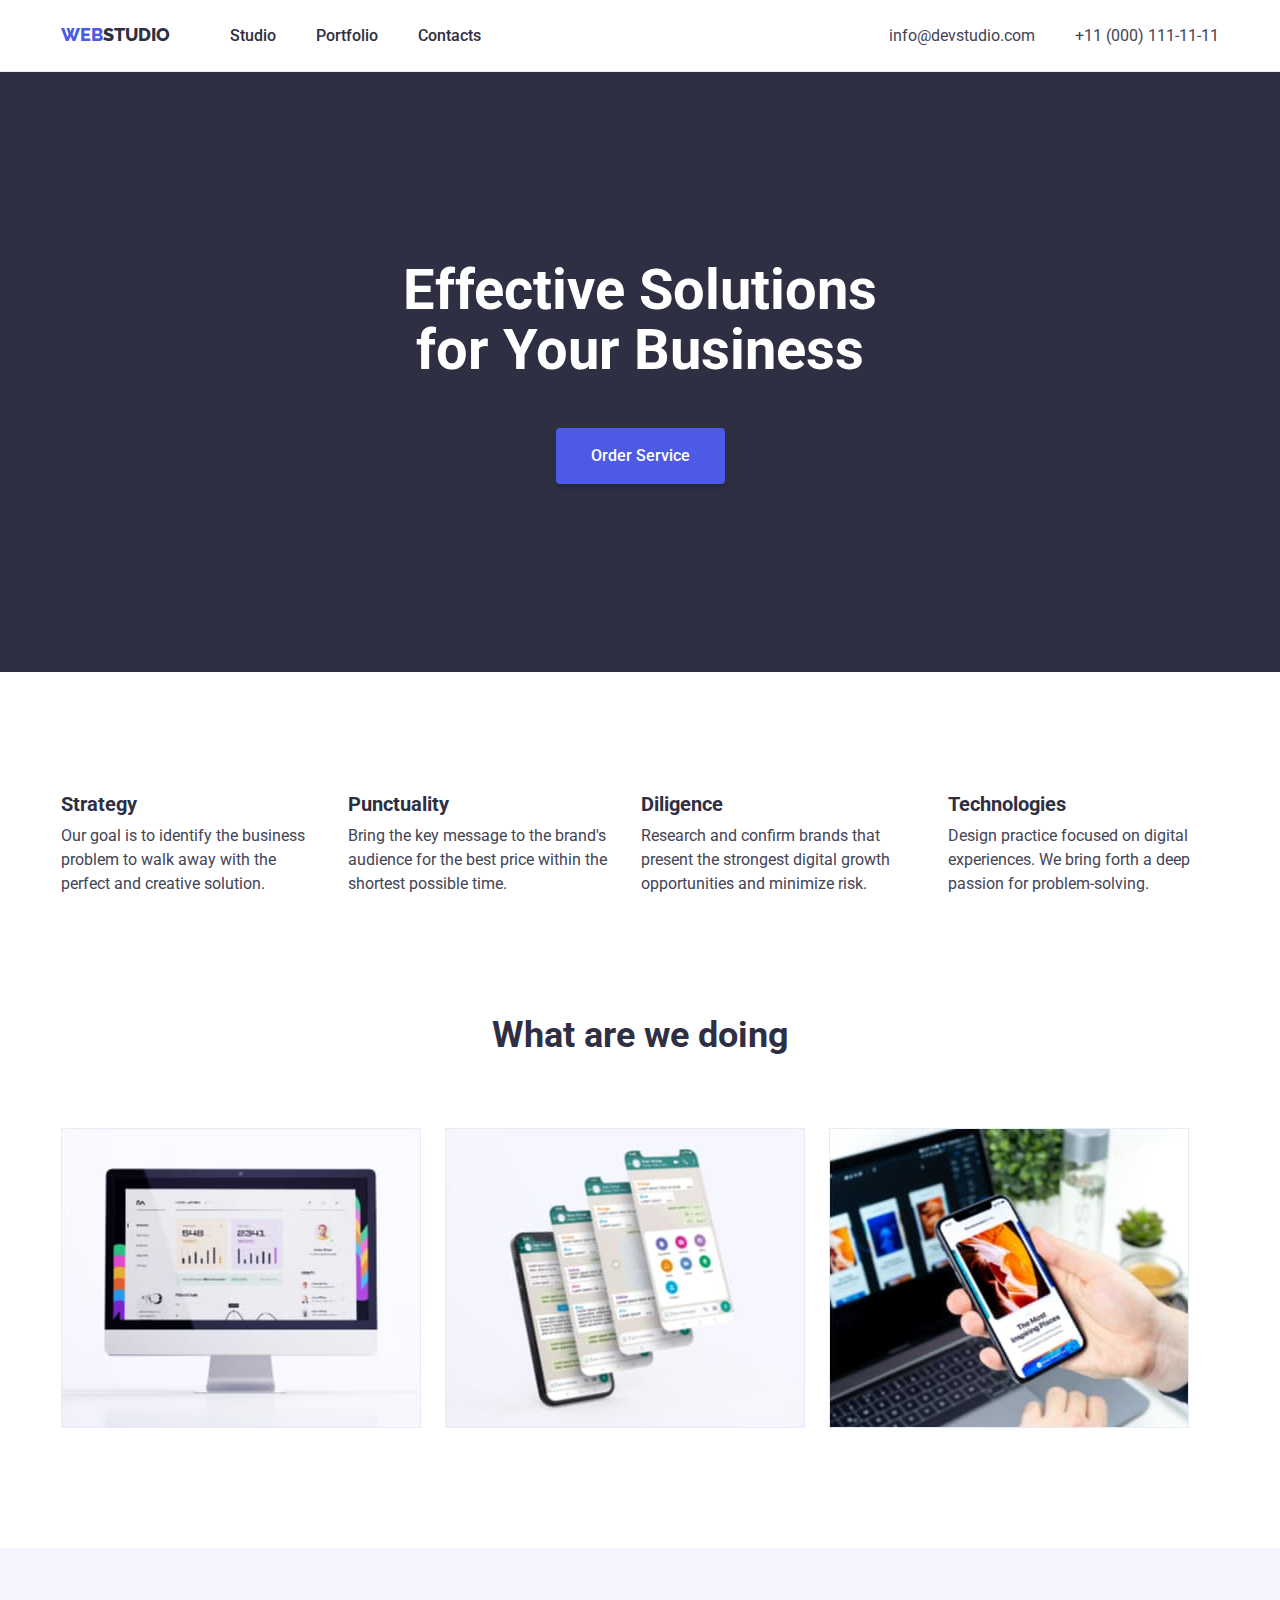
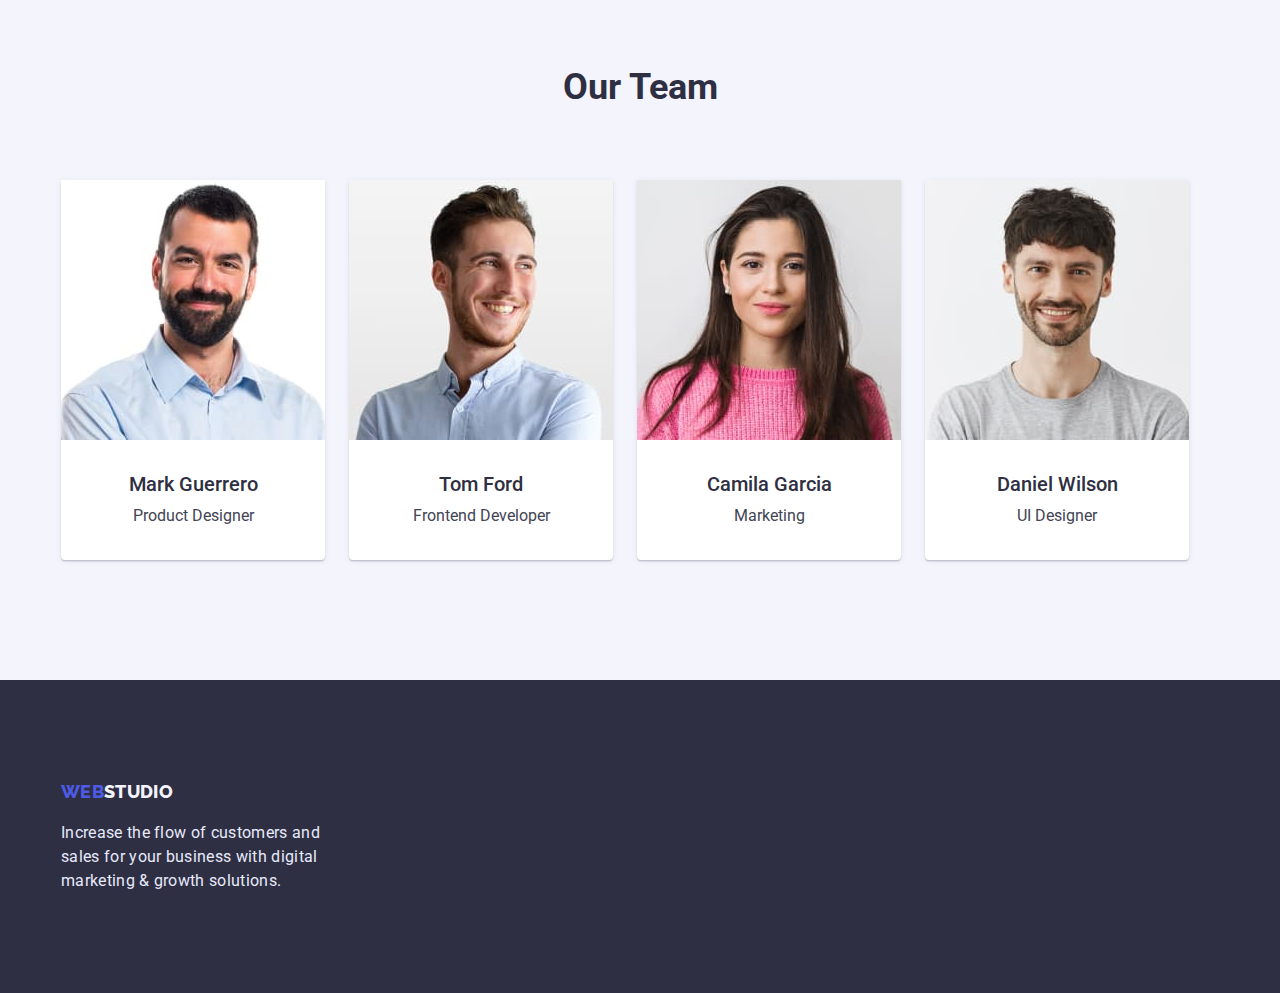
==== index.html @ 906f36ea "clone files" ====
<!DOCTYPE html>
<html lang="en">
<head>
    <meta charset="UTF-8">
    <meta http-equiv="X-UA-Compatible" content="IE=edge">
    <meta name="viewport" content="width=device-width, initial-scale=1.0">
    <link rel="stylesheet" href="./css/styles.css">
    <title>Document</title>
    <link rel="preconnect" href="https://fonts.googleapis.com">
    <link rel="preconnect" href="https://fonts.gstatic.com" crossorigin>
    <link href="https://fonts.googleapis.com/css2?family=Raleway:wght@800&family=Roboto:wght@400;500;700;900&display=swap"
    rel="stylesheet">
    <link rel="stylesheet" href="node_modules/modern-normalize/modern-normalize.css">
</head>
<body>
    <header class="header">
        <div class="container">
        <nav class="nav-items">
            <a href="./index.html" class="logo">Web<span class="header-logo">Studio</span></a>
            <ul class="site-nav">
                <li><a href="./index.html" class="site-nav-btn">Studio</a></li>
                <li><a href="./portfolio.html" class="site-nav-btn">Portfolio</a></li>
                <li><a href="" class="site-nav-btn">Contacts</a></li>
            </ul>
        </nav>    
        <address>
            <ul class="address">
                <li><a class="address-link" href="mailto:info@devstudio.com">info@devstudio.com</a></li>
                <li><a class="address-link" href="tel:+110001111111">+11 (000) 111-11-11</a></li>
            </ul>
        </address>
        </div>  
    </header>
<main>
    <section class="hero">
        <div class="container">
        <h1>Effective Solutions for Your Business</h1>
        <button type="button" class="order-btn">Order Service</button>
        </div>
    </section>
    <section class="features">
        <div class="container">
        <h2 hidden>Features</h2>
        <ul class="features-list">
            <li>
                <h3 class="features-title">Strategy</h3>
                <p>Our goal is to identify the business problem to walk away with the perfect and creative solution. </p>
            </li>
            <li>
                <h3 class="features-title">Punctuality</h3>
                <p>Bring the key message to the brand's audience for the best price within the shortest possible time. </p>
            </li>
            <li>
                <h3 class="features-title">Diligence</h3>
                <p>Research and confirm brands that present the strongest digital growth opportunities and minimize risk. </p>
            </li>
            <li>
                <h3 class="features-title">Technologies</h3>
                <p>Design practice focused on digital experiences. We bring forth a deep passion for problem-solving. </p>
            </li>
        </ul>
        </div>
    </section>
    <section class="about-us">
        <div class="container">
        <h2 class="works-title">What are we doing</h2>
        <ul class="ourworks">
            <li><img src="./images/img1.jpg" alt="computer" width="360"></li>
            <li><img src="./images/img2.jpg" alt="phone" width="360"></li>
            <li><img src="./images/img3.jpg" alt="phone2" width="360"></li>
        </ul>
        </div>
    </section>
    <section class="employee">
        <div class="container">
        <h2 class="works-title">Our Team</h2>
        <ul class="employee-list">
            <li class="empl-item">
                <img src="./images/photo1.jpg" alt="Mark Guerrero" width="264">
                <div class="empl-desc">
                <h3 class="empl-title">Mark Guerrero</h3>
                <p>Product Designer</p>
                </div>
            </li>
            <li class="empl-item">
                <img src="./images/photo2.jpg" alt="Tom Ford" width="264">
                <div class="empl-desc">
                <h3 class="empl-title">Tom Ford</h3>
                <p>Frontend Developer</p>
            </div>
            </li>
            <li class="empl-item">
                <img src="./images/photo3.jpg" alt="Camila Garcia" width="264">
                <div class="empl-desc">
                <h3 class="empl-title">Camila Garcia</h3>
                <p>Marketing</p>
            </div>
            </li>
            <li class="empl-item">
                <img src="./images/photo4.jpg" alt="Daniel Wilson" width="264">
                <div class="empl-desc">
                <h3 class="empl-title">Daniel Wilson</h3>
                <p>UI Designer</p>
            </div>
            </li>
        </ul>
        </div>
    </section>
</main>
    <footer class="footer">
        <div class="container">
        <a href="./index.html" class="logo">Web<span class="footer-logo">Studio</span></a>
        <p class="footer-text">Increase the flow of customers and sales for your business with digital marketing & growth solutions.</p>
        </div>
    </footer>
</body>
</html>
---- css/styles.css ----
:root {
    --clr-main: #434455;
    --clr-dmain: #2E2F42;
    --clr-btn-hvr: #FFFFFF;
    --clr-btn: #4D5AE5;
    --clr-link: #404BBF;
}
h1,
h2,
h3, 
p
 {
    margin: 0;
}
html {
    scroll-behavior: smooth;
}
body {
    font-family: "Roboto";
    color: var(--clr-main);
    margin: 0;
}
ul {
    list-style: none;
    margin: 0;
    padding: 0;
}
img {
    display: block;
}
h2 {
    font-size: 36px;
    line-height: 1.11;
    color: var(--clr-dmain); 
}
.container {
    width: 100%;
    max-width: 1158px;
    padding: 0 15px;
    margin: 0 auto;
}
.header {
    background: #fff;
    border-bottom: 1px solid #E7E9FC;
    padding: 23px 15px;
    display: flex;
    align-items: baseline;
}
.nav-items {
    display: flex;
    flex-direction: row;
    align-items: baseline;
    flex-grow: 1;
}
.header>.container{
    display: flex;
    align-items: baseline;
}
.features {
    padding-top: 120px;
}
.features-title {
    margin-bottom: 8px;
}
.about-us {
    padding: 120px 0;
}
.works-title {
    text-align: center;
    margin-top: 0;
    margin-bottom: 72px;
}
.ourworks {
    display: flex;
    gap: 24px;
    padding: 0;
}
.address {
    margin: 0;
}
/*логотип хедера*/
.logo {
    font-family: 'Raleway';
    font-style: normal;
    font-weight: 800;
    font-size: 18px;
    line-height: 1.33;
    text-transform: uppercase;
    color: var(--clr-btn);
    text-decoration: none;
}
.header-logo {
    color: var(--clr-dmain);
    text-decoration: none;
}
/* index hero */
.hero {
    width: 100%;
    background-color: var(--clr-dmain);
    align-items: center;
    padding: 188px 0;
}
.hero h1{
    font-size: 56px;
    line-height: 60px;
    width: 494px;
    color: var(--clr-btn-hvr);
    margin: 0 auto;
    text-align: center;
}
.order-btn:hover,
.order-btn:focus {
    background-color: var(--clr-link);
}
.order-btn {
    font-family: "Roboto";
    color: var(--clr-btn-hvr);
    background-color: var(--clr-btn);
    width: 169px;
    height: 56px;
    box-shadow: 0px 4px 4px rgba(0, 0, 0, 0.15);
    border-radius: 4px;
    font-weight: 500;
    font-size: 16px;
    line-height: 1.5;
    border: none;
    cursor: pointer;
    display: block;
    margin: 0 auto;
    margin-top: 48px;
}
.features-list {
    display: flex;
    gap: 24px;
    padding: 0;
}
.features-list h3 {
    font-size: 20px;
    line-height: 1.2;
    color: #2E2F42;
}
.features-list p {
    font-size: 16px;
    line-height: 1.5;
    color: var(--clr-main);
}
.employee {
    background-color: #F4F4FD;
    display: flex;
    flex-direction: row;
    padding: 120px 0;
}
.employee p {
    font-size: 16px;
    line-height: 1.5;
    color: var(--clr-main);
}
.employee-list {
    display: flex;
    text-align: center;
    gap: 24px;
    margin: 0;
    padding: 0;
    background-color: #F4F4FD;
}
.empl-item {
    background-color: var(--clr-btn-hvr);
    box-shadow: 0px 1px 6px rgba(46, 47, 66, 0.08), 0px 1px 1px rgba(46, 47, 66, 0.16), 0px 2px 1px rgba(46, 47, 66, 0.08);
    border-radius: 0px 0px 4px 4px;
}
.empl-desc {
    padding: 32px 0;
}
.empl-title {
    padding-bottom: 8px;
    font-size: 20px;
    line-height: 1.2;
    color: var(--clr-dmain);
    font-weight: 500;
}
.site-nav {
    font-style: unset;
    font-size: 16px;
    line-height: 1.5;
    font-weight: 500;
    display: flex;
    margin-left: 40px;
}
.site-nav-btn {
    text-decoration: none;
    color: var(--clr-dmain);
    padding: 24px 20px;
    /* display:inline; */
}
.site-nav-btn:hover,
.site-nav-btn:focus {
    color: var(--clr-link);
}
.address {
    display: flex;
    align-items: flex-end;
    gap: 40px;
}
.address-link {
    color: var(--clr-main);
    text-decoration: none;
    font-style: normal;
    font-size: 16px;
    line-height: 1.5;
}
.address-link:hover,
.address-link:focus {
    color: var(--clr-link);
}
.portfolio-section {
    padding: 96px 0 120px 0;
}
.filters {
    font-size: 16px;
    line-height: 1.5;
    display: flex;
    justify-content: center;
    gap: 24px;
    margin-top: 0;
    margin-bottom: 72px;
    padding: 0;
}
.btn-all:hover,
.btn-all:focus {
    background-color: var(--clr-link);
    color: var(--clr-btn-hvr);
    border: 1px solid #E7E9FC;
    border-radius: 4px;
}
.btn-all {
    font-family: "Roboto";
    font-weight: 500;
    background-color: #F4F4FD;
    color: var(--clr-btn);
    border: 1px solid #E7E9FC;
    border-radius: 4px;
    cursor: pointer;
    padding: 12px 24px;
}
.container-portfolio {
    display: flex;
}
.portfolio {
    display: flex;
    flex-wrap: wrap;
    gap: 24px;
    /* flex-basis: calc((100%-48)/3); */
    padding: 0;
    margin: 0;
}
.portfolio a {
    text-decoration: none;
}
.portfolio img {
    width: 360px;
    display: flex;
}
.portfolio h2 {
    font-size: 20px;
    line-height: 1.2;
    color: var(--clr-dmain);
    letter-spacing: 0.02em;
}
.portfolio p {
    color: var(--clr-main);
    font-style: normal;
    font-size: 16px;
    line-height: 1.5;
    letter-spacing: 0.02em;
}
.img-desc {
    max-width: 360px;
    border: 1px solid #E7E9FC;
    border-top: 0;
    padding: 32px 16px;
}
.img-desc h2 {
    padding-bottom: 8px;
}
.portfolio-list {
    display: flex;
    width: 360px;
    padding-bottom: 24px;
}
.footer {
    background-color: var(--clr-dmain);
    color: #E7E9FC;
    font-size: 16px;
    line-height: 1.5;
    letter-spacing: 0.02em;
    padding: 100px 0;
}
.footer-logo {
    color: #F4F4FD;
}
.footer-text {
    padding-top: 16px;
    display: block;
    width: 264px;
}
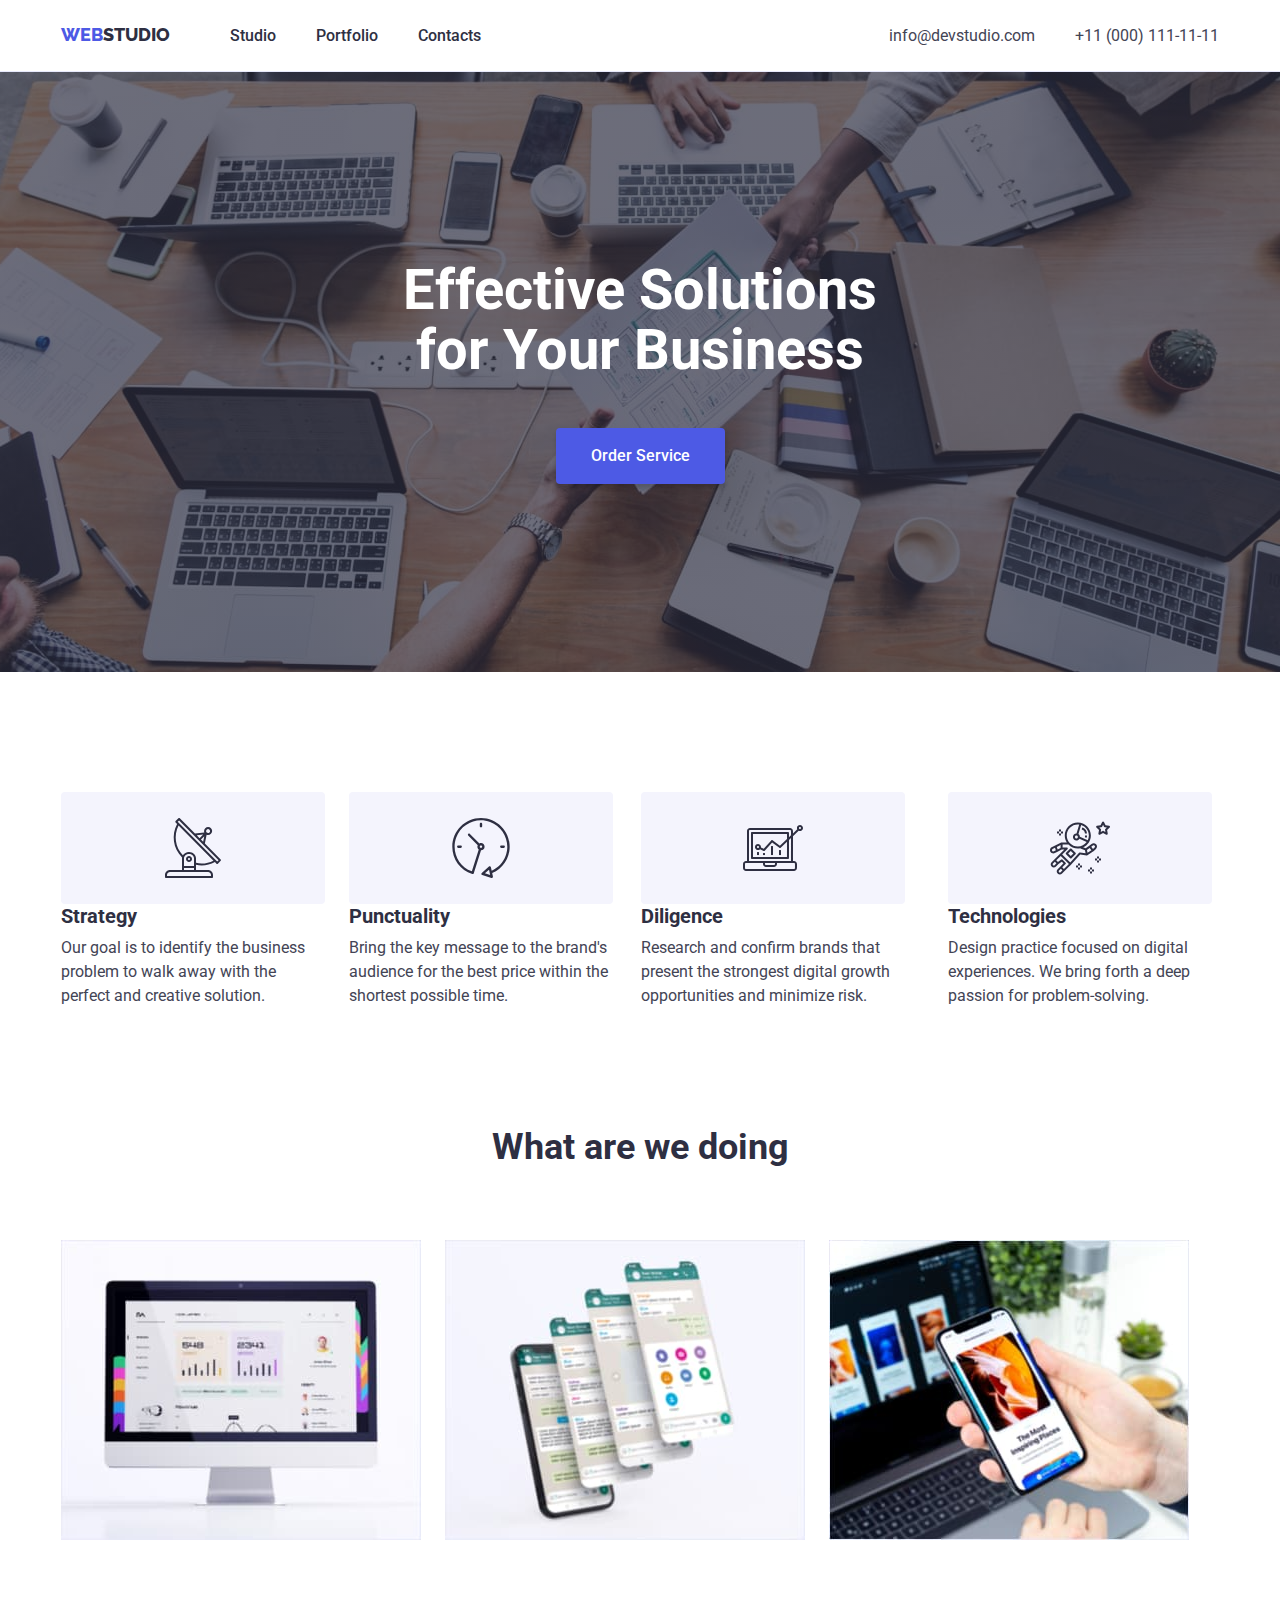
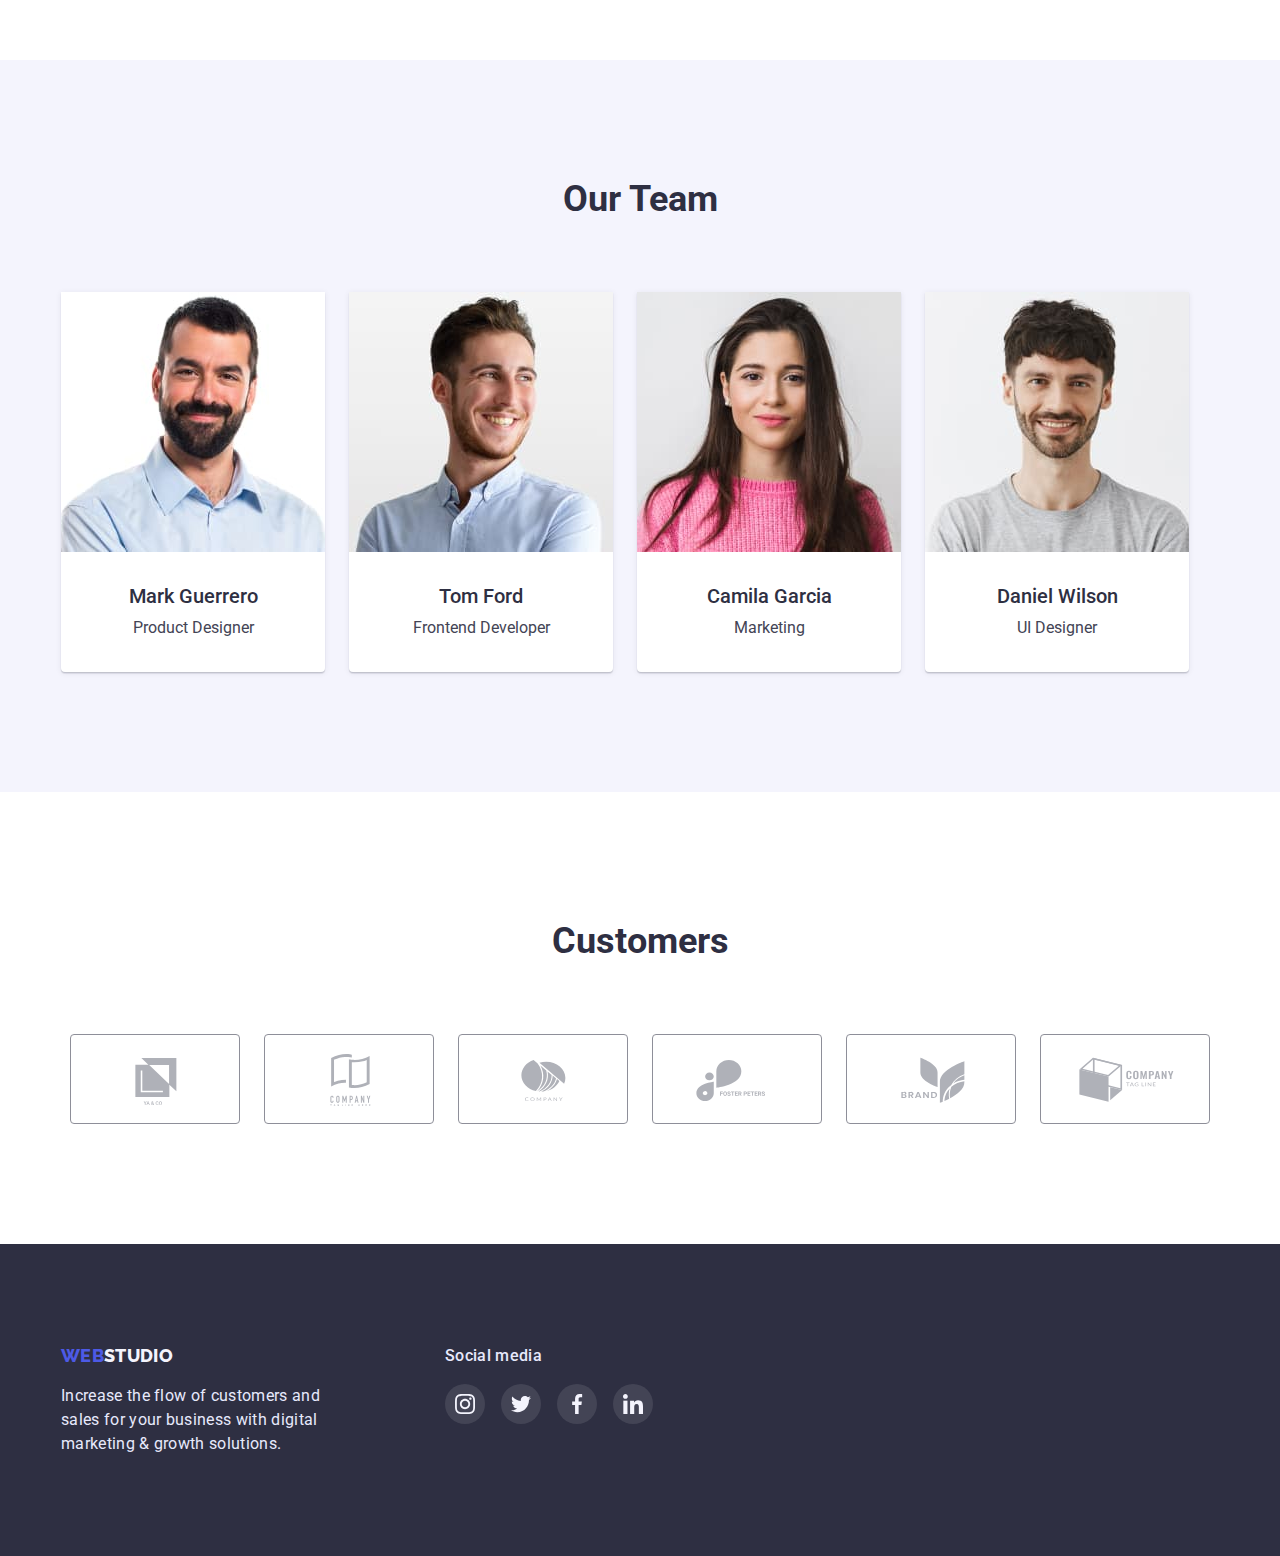
==== commit 8b923263: "add-icon`s" ====
--- a/index.html
+++ b/index.html
@@ -43,18 +43,38 @@
         <h2 hidden>Features</h2>
         <ul class="features-list">
             <li>
+            <div class="features-items">
+                <svg class="features-icons">
+                    <use href="./images/icons.svg#icon-antenna"></use>
+                </svg>
+            </div>
                 <h3 class="features-title">Strategy</h3>
                 <p>Our goal is to identify the business problem to walk away with the perfect and creative solution. </p>
             </li>
             <li>
+            <div class="features-items">
+                <svg class="features-icons">
+                    <use href="./images/icons.svg#icon-clock"></use>
+                </svg>
+            </div>
                 <h3 class="features-title">Punctuality</h3>
                 <p>Bring the key message to the brand's audience for the best price within the shortest possible time. </p>
             </li>
             <li>
+            <div class="features-items">
+                <svg class="features-icons">
+                    <use href="./images/icons.svg#icon-diagram"></use>
+                </svg>
+            </div>
                 <h3 class="features-title">Diligence</h3>
                 <p>Research and confirm brands that present the strongest digital growth opportunities and minimize risk. </p>
             </li>
             <li>
+            <div class="features-items">
+                <svg class="features-icons">
+                    <use href="./images/icons.svg#icon-astronaut"></use>
+                </svg>
+            </div>
                 <h3 class="features-title">Technologies</h3>
                 <p>Design practice focused on digital experiences. We bring forth a deep passion for problem-solving. </p>
             </li>
@@ -106,12 +126,97 @@
         </ul>
         </div>
     </section>
+    <section class="customer">
+        <div class="container">
+            <h2 class="customer-title">Customers</h2>
+            <ul class="customer-list">
+                <li>
+                    <a class="customer-link" href="">
+                        <svg class="customer-icon">
+                            <use href="./images/icons.svg#icon-client1"></use>
+                        </svg>
+                    </a>
+                </li>
+                <li>
+                    <a class="customer-link" href="">
+                        <svg class="customer-icon">
+                            <use href="./images/icons.svg#icon-client2"></use>
+                        </svg>
+                    </a>
+                </li>
+                <li>
+                    <a class="customer-link" href="">
+                        <svg class="customer-icon">
+                            <use href="./images/icons.svg#icon-client3"></use>
+                        </svg>
+                    </a>
+                </li>
+                <li>
+                    <a class="customer-link" href="">
+                        <svg class="customer-icon">
+                            <use href="./images/icons.svg#icon-client4"></use>
+                        </svg>
+                    </a>
+                </li>
+                <li>
+                    <a class="customer-link" href="">
+                        <svg class="customer-icon">
+                            <use href="./images/icons.svg#icon-client5"></use>
+                        </svg>
+                    </a>
+                </li>
+                <li>
+                    <a class="customer-link" href="">
+                        <svg class="customer-icon">
+                            <use href="./images/icons.svg#icon-client6"></use>
+                        </svg>
+                    </a>
+                </li>
+
+            </ul>
+        </div>
+    </section>
 </main>
     <footer class="footer">
-        <div class="container">
+        <div class="container footer-block">
+        <div class="footer-logo-info">
         <a href="./index.html" class="logo">Web<span class="footer-logo">Studio</span></a>
         <p class="footer-text">Increase the flow of customers and sales for your business with digital marketing & growth solutions.</p>
         </div>
+        <div class="social-media">
+        <p class="footer-sm">Social media</p>
+        <ul class="social-list">
+            <li class="social-items">
+                <a class="social-link" href="">
+                    <svg class="social-icons">
+                        <use href="./images/icons.svg#icon-instagram"></use>
+                    </svg>
+                </a>
+            </li>
+            <li class="social-items">
+                <a class="social-link" href="">
+                    <svg class="social-icons">
+                        <use href="./images/icons.svg#icon-twitter"></use>
+                    </svg>
+                </a>
+            </li>
+            <li class="social-items">
+                <a class="social-link" href="">
+                    <svg class="social-icons">
+                        <use href="./images/icons.svg#icon-facebook"></use>
+                    </svg>
+                </a>
+            </li>
+            <li class="social-items">
+                <a class="social-link" href="">
+                    <svg class="social-icons">
+                        <use href="./images/icons.svg#icon-linkedin"></use>
+                    </svg>
+                </a>
+            </li>
+        </ul>
+        </div>
+    </div>
     </footer>
 </body>
 </html>--- a/css/styles.css
+++ b/css/styles.css
@@ -95,6 +95,10 @@
 }
 /* index hero */
 .hero {
+    background-image: linear-gradient(rgba(46, 47, 66, 0.7), rgba(46, 47, 66, 0.7) ), url(../images/hero-bg.jpg);
+    background-position: center;
+    background-repeat: no-repeat;
+    /* background-attachment: fixed; */
     width: 100%;
     background-color: var(--clr-dmain);
     align-items: center;
@@ -134,6 +138,21 @@
     gap: 24px;
     padding: 0;
 }
+.features-items {
+    width: 264px;
+    height: 112px;
+    display: flex;
+    align-items: center;
+    justify-content: center;
+    background-color: #F4F4FD;
+    border-radius: 4px;
+}
+.features-icons {
+    width: 60px;
+    height: 64px;
+    background-color: #F4F4FD;
+    fill: #2E2F42;
+}
 .features-list h3 {
     font-size: 20px;
     line-height: 1.2;
@@ -287,6 +306,37 @@
     width: 360px;
     padding-bottom: 24px;
 }
+/* customers */
+.customer {
+    text-align: center;
+    padding-top: 130px;
+    padding-bottom: 120px;
+}
+.customer-title {
+
+}
+.customer-list {
+    display: flex;
+    gap: 24px;
+    justify-content: center;
+    padding-top: 72px;
+}
+.customer-link {
+    display: flex;
+    align-items: center;
+    justify-content: center;
+    width: 168px;
+    height: 88px;
+    border: 1px solid #8E8F99;
+    border-radius: 4px;
+}
+.customer-icon {
+    width: 104px;
+    height: 56px;
+    fill: #AFB1B8;
+}
+
+
 .footer {
     background-color: var(--clr-dmain);
     color: #E7E9FC;
@@ -300,6 +350,49 @@
 }
 .footer-text {
     padding-top: 16px;
-    display: block;
+    display: flex;
     width: 264px;
 }
+
+.social-list {
+    display: flex;
+    gap: 16px;
+}
+.social-items {
+    width: 40px;
+    height: 40px;
+    background-color: rgba(255, 255, 255, 0.1);
+    border-radius: 50%;
+}
+.social-link {
+    display: flex;
+    align-items: center;
+    justify-content: center;
+    width: 100%;
+    height: 100%;
+}
+.social-icons {
+    width: 20px;
+    height: 20px;
+    fill: #F4F4FD;
+}
+.footer-block {
+    display: flex;
+}
+.footer-logo-info {
+    display: flex;
+    flex-direction: column;
+    padding-right: 120px;
+}
+.footer-sm {
+    display: flex;
+    padding-bottom: 16px;
+    font-family: 'Roboto';
+    font-weight: 500;
+    font-size: 16px;
+    line-height: 1.5;
+}
+.social-media {
+    display: flex;
+    flex-direction: column;
+}
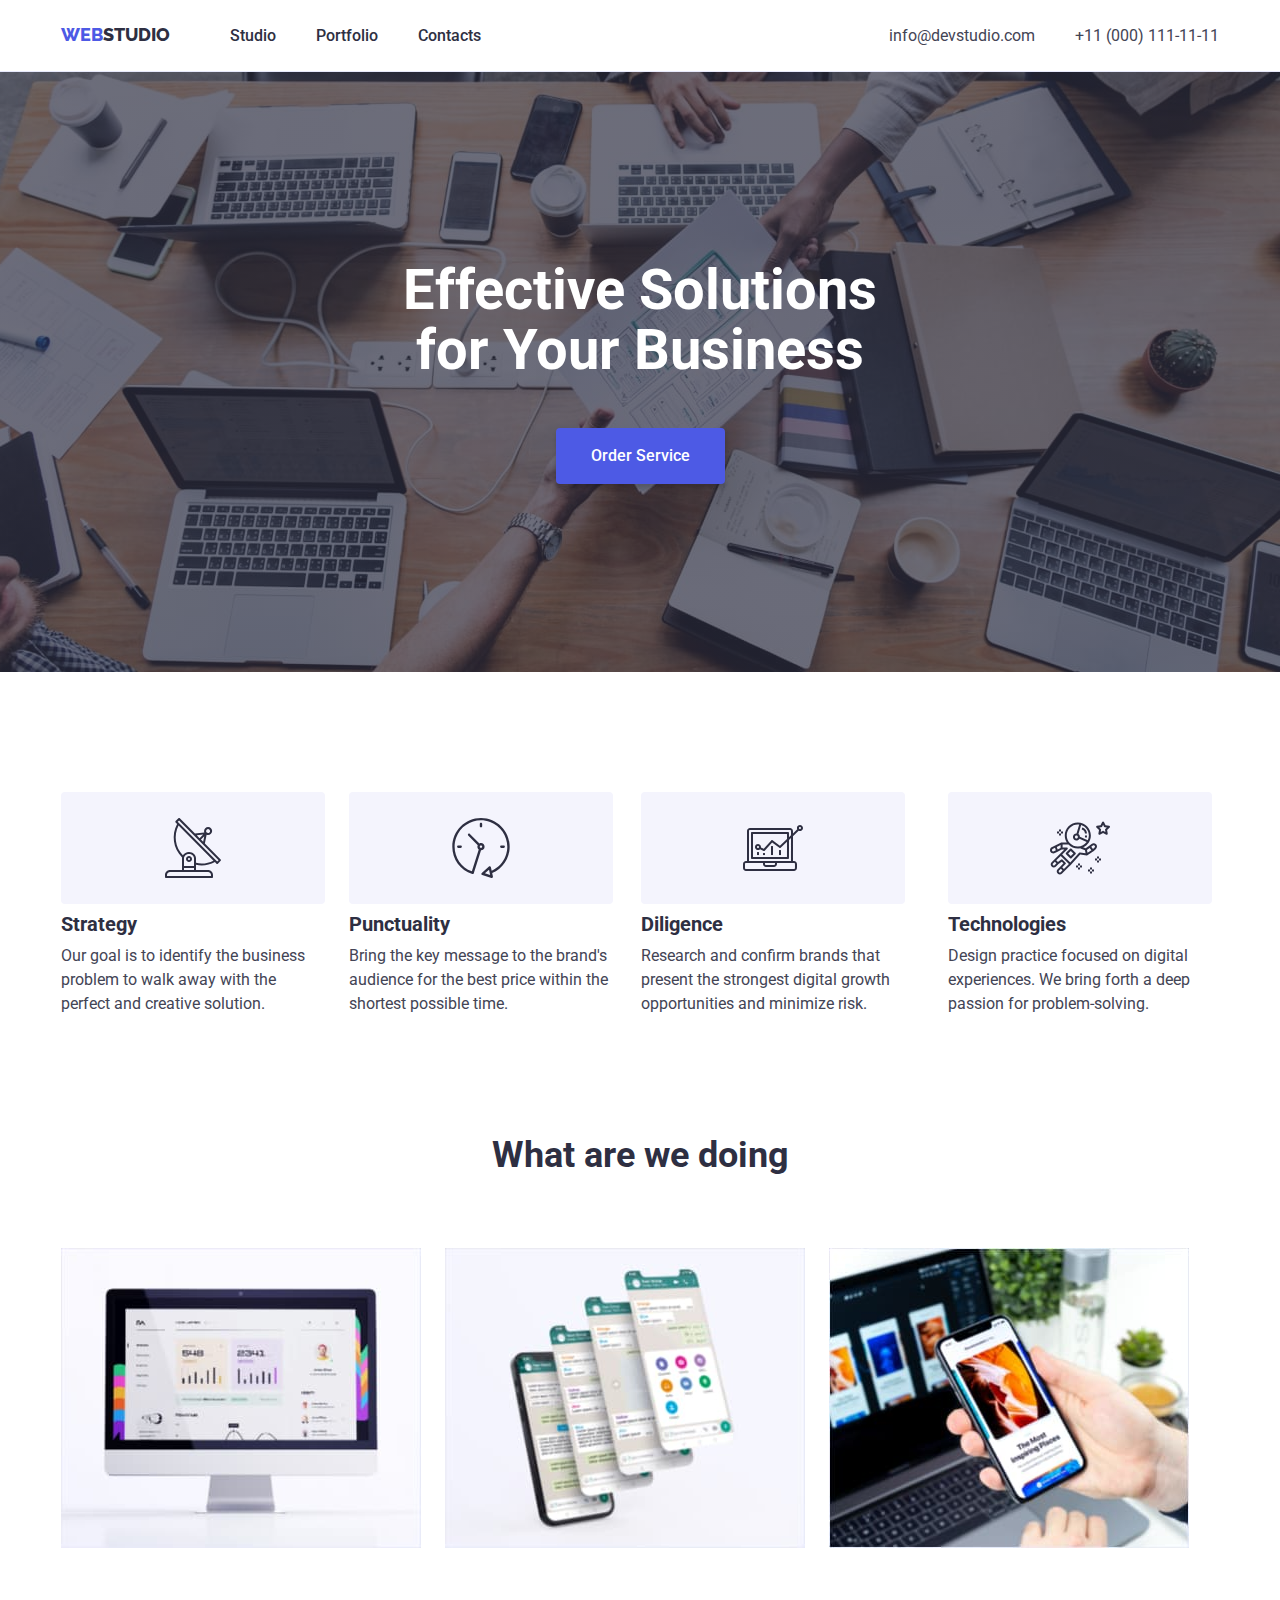
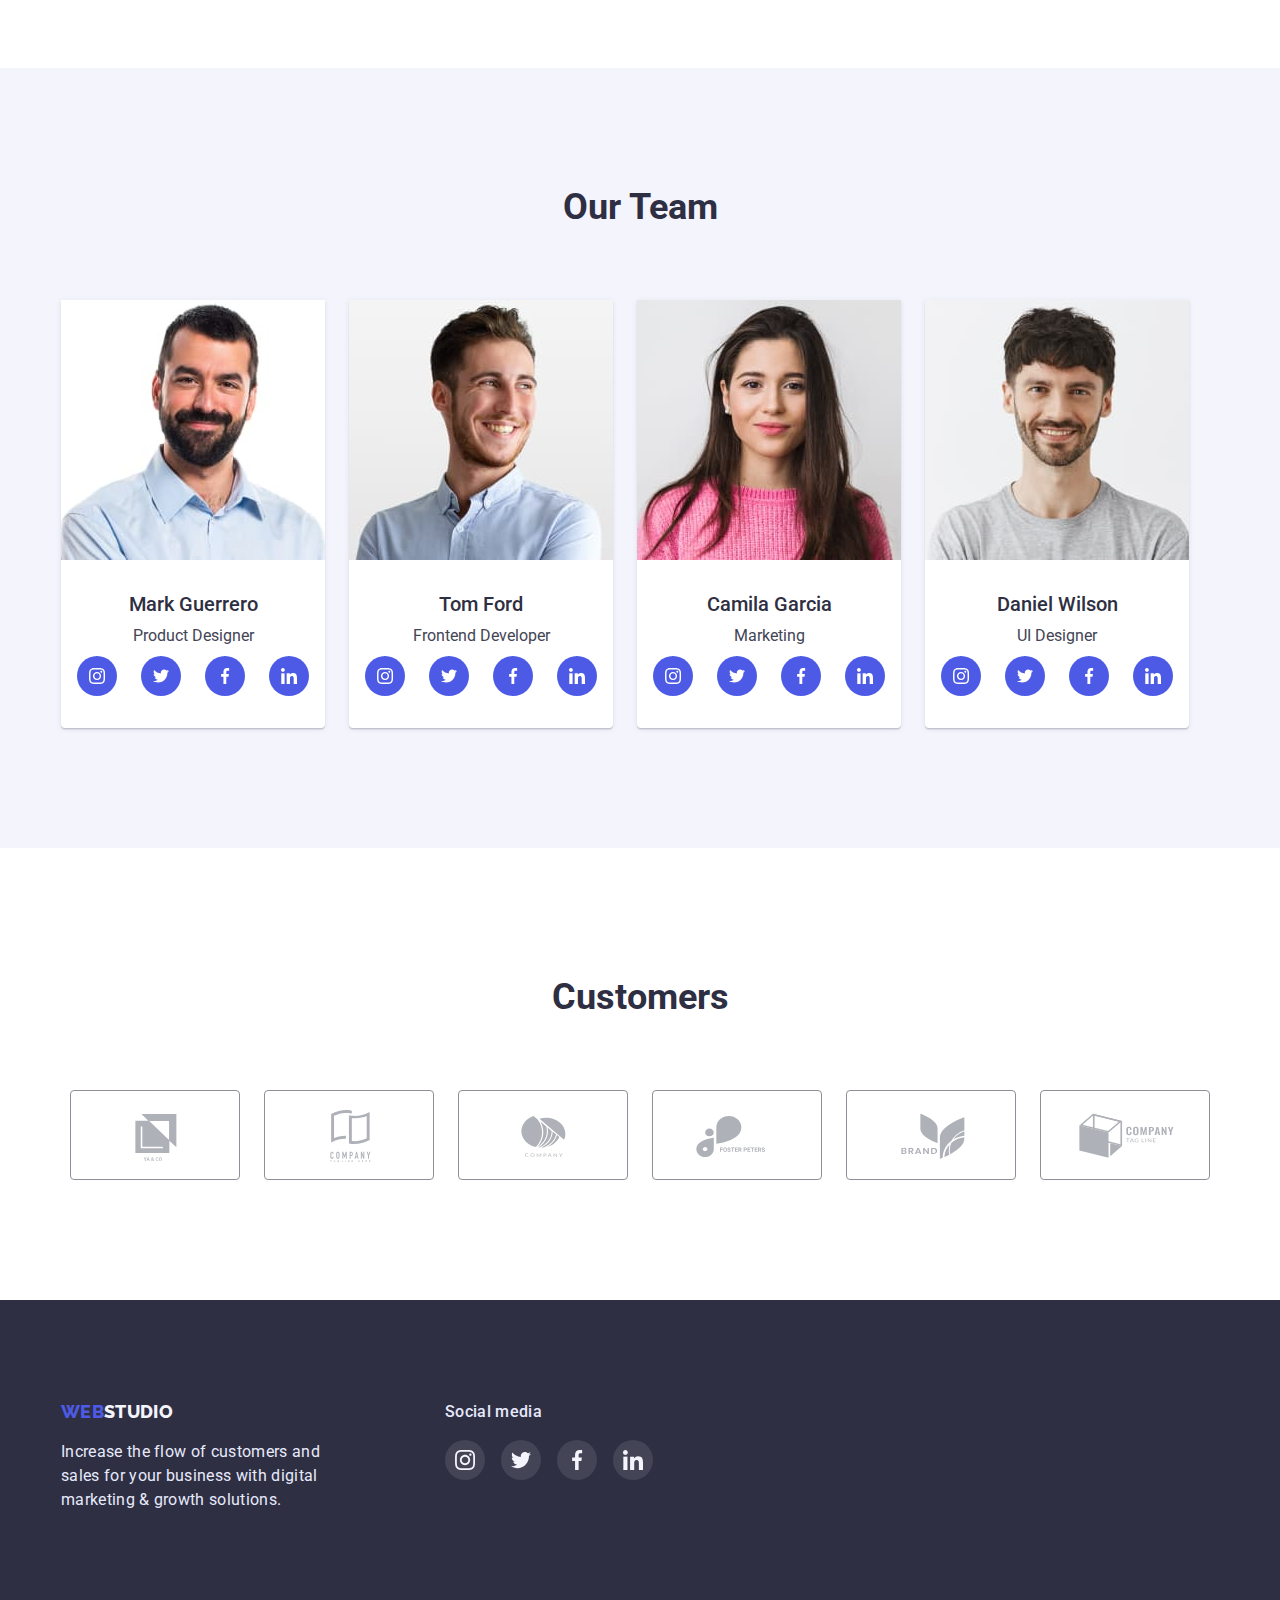
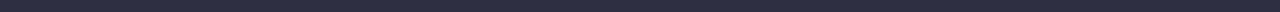
==== commit 4dba4ed2: "add hover" ====
--- a/index.html
+++ b/index.html
@@ -100,6 +100,36 @@
                 <div class="empl-desc">
                 <h3 class="empl-title">Mark Guerrero</h3>
                 <p>Product Designer</p>
+                <ul class="empl-social-list">
+                    <li class="empl-social-item">
+                        <a class="empl-social-link" href="">
+                            <svg class="empl-social-icon">
+                                <use href="./images/icons.svg#icon-instagram"></use>
+                            </svg>
+                        </a>
+                    </li>
+                    <li class="empl-social-item">
+                        <a class="empl-social-link" href="">
+                            <svg class="empl-social-icon">
+                                <use href="./images/icons.svg#icon-twitter"></use>
+                            </svg>
+                        </a>
+                    </li>
+                    <li class="empl-social-item">
+                        <a class="empl-social-link" href="">
+                            <svg class="empl-social-icon">
+                                <use href="./images/icons.svg#icon-facebook"></use>
+                            </svg>
+                        </a>
+                    </li>
+                    <li class="empl-social-item">
+                        <a class="empl-social-link" href="">
+                            <svg class="empl-social-icon">
+                                <use href="./images/icons.svg#icon-linkedin"></use>
+                            </svg>
+                        </a>
+                    </li>
+                </ul>
                 </div>
             </li>
             <li class="empl-item">
@@ -107,6 +137,36 @@
                 <div class="empl-desc">
                 <h3 class="empl-title">Tom Ford</h3>
                 <p>Frontend Developer</p>
+                <ul class="empl-social-list">
+                    <li class="empl-social-item">
+                        <a class="empl-social-link" href="">
+                            <svg class="empl-social-icon">
+                                <use href="./images/icons.svg#icon-instagram"></use>
+                            </svg>
+                        </a>
+                    </li>
+                    <li class="empl-social-item">
+                        <a class="empl-social-link" href="">
+                            <svg class="empl-social-icon">
+                                <use href="./images/icons.svg#icon-twitter"></use>
+                            </svg>
+                        </a>
+                    </li>
+                    <li class="empl-social-item">
+                        <a class="empl-social-link" href="">
+                            <svg class="empl-social-icon">
+                                <use href="./images/icons.svg#icon-facebook"></use>
+                            </svg>
+                        </a>
+                    </li>
+                    <li class="empl-social-item">
+                        <a class="empl-social-link" href="">
+                            <svg class="empl-social-icon">
+                                <use href="./images/icons.svg#icon-linkedin"></use>
+                            </svg>
+                        </a>
+                    </li>
+                </ul>
             </div>
             </li>
             <li class="empl-item">
@@ -114,6 +174,36 @@
                 <div class="empl-desc">
                 <h3 class="empl-title">Camila Garcia</h3>
                 <p>Marketing</p>
+                <ul class="empl-social-list">
+                    <li class="empl-social-item">
+                        <a class="empl-social-link" href="">
+                            <svg class="empl-social-icon">
+                                <use href="./images/icons.svg#icon-instagram"></use>
+                            </svg>
+                        </a>
+                    </li>
+                    <li class="empl-social-item">
+                        <a class="empl-social-link" href="">
+                            <svg class="empl-social-icon">
+                                <use href="./images/icons.svg#icon-twitter"></use>
+                            </svg>
+                        </a>
+                    </li>
+                    <li class="empl-social-item">
+                        <a class="empl-social-link" href="">
+                            <svg class="empl-social-icon">
+                                <use href="./images/icons.svg#icon-facebook"></use>
+                            </svg>
+                        </a>
+                    </li>
+                    <li class="empl-social-item">
+                        <a class="empl-social-link" href="">
+                            <svg class="empl-social-icon">
+                                <use href="./images/icons.svg#icon-linkedin"></use>
+                            </svg>
+                        </a>
+                    </li>
+                </ul>
             </div>
             </li>
             <li class="empl-item">
@@ -121,6 +211,36 @@
                 <div class="empl-desc">
                 <h3 class="empl-title">Daniel Wilson</h3>
                 <p>UI Designer</p>
+                <ul class="empl-social-list">
+                    <li class="empl-social-item">
+                        <a class="empl-social-link" href="">
+                            <svg class="empl-social-icon">
+                                <use href="./images/icons.svg#icon-instagram"></use>
+                            </svg>
+                        </a>
+                    </li>
+                    <li class="empl-social-item">
+                        <a class="empl-social-link" href="">
+                            <svg class="empl-social-icon">
+                                <use href="./images/icons.svg#icon-twitter"></use>
+                            </svg>
+                        </a>
+                    </li>
+                    <li class="empl-social-item">
+                        <a class="empl-social-link" href="">
+                            <svg class="empl-social-icon">
+                                <use href="./images/icons.svg#icon-facebook"></use>
+                            </svg>
+                        </a>
+                    </li>
+                    <li class="empl-social-item">
+                        <a class="empl-social-link" href="">
+                            <svg class="empl-social-icon">
+                                <use href="./images/icons.svg#icon-linkedin"></use>
+                            </svg>
+                        </a>
+                    </li>
+                </ul>
             </div>
             </li>
         </ul>
--- a/css/styles.css
+++ b/css/styles.css
@@ -146,6 +146,7 @@
     justify-content: center;
     background-color: #F4F4FD;
     border-radius: 4px;
+    margin-bottom: 8px;
 }
 .features-icons {
     width: 60px;
@@ -169,6 +170,36 @@
     flex-direction: row;
     padding: 120px 0;
 }
+.empl-social-list {
+    display: flex;
+    justify-content: center;
+    gap: 24px;
+    margin-top: 8px;
+}
+/* .empl-social-item {
+    display: flex;
+    
+   
+} */
+.empl-social-link {
+    display: flex;
+    width: 40px;
+    height: 40px;
+    border-radius: 50%;
+    background-color: #4D5AE5;
+    align-items: center;
+    justify-content: center;
+}
+.empl-social-link:hover,
+.empl-social-link:focus {
+    background-color: #404BBF;
+}
+.empl-social-icon {
+    width: 16px;
+    height: 16px;
+    fill: #FFFFFF;
+}
+
 .employee p {
     font-size: 16px;
     line-height: 1.5;
@@ -335,6 +366,10 @@
     height: 56px;
     fill: #AFB1B8;
 }
+.customer-icon:hover,
+.customer-icon:focus {
+    fill: #404BBF;
+}
 
 
 .footer {
@@ -364,6 +399,10 @@
     background-color: rgba(255, 255, 255, 0.1);
     border-radius: 50%;
 }
+.social-items:hover,
+.social-items:focus {
+    background-color: #31D0AA;
+}
 .social-link {
     display: flex;
     align-items: center;
